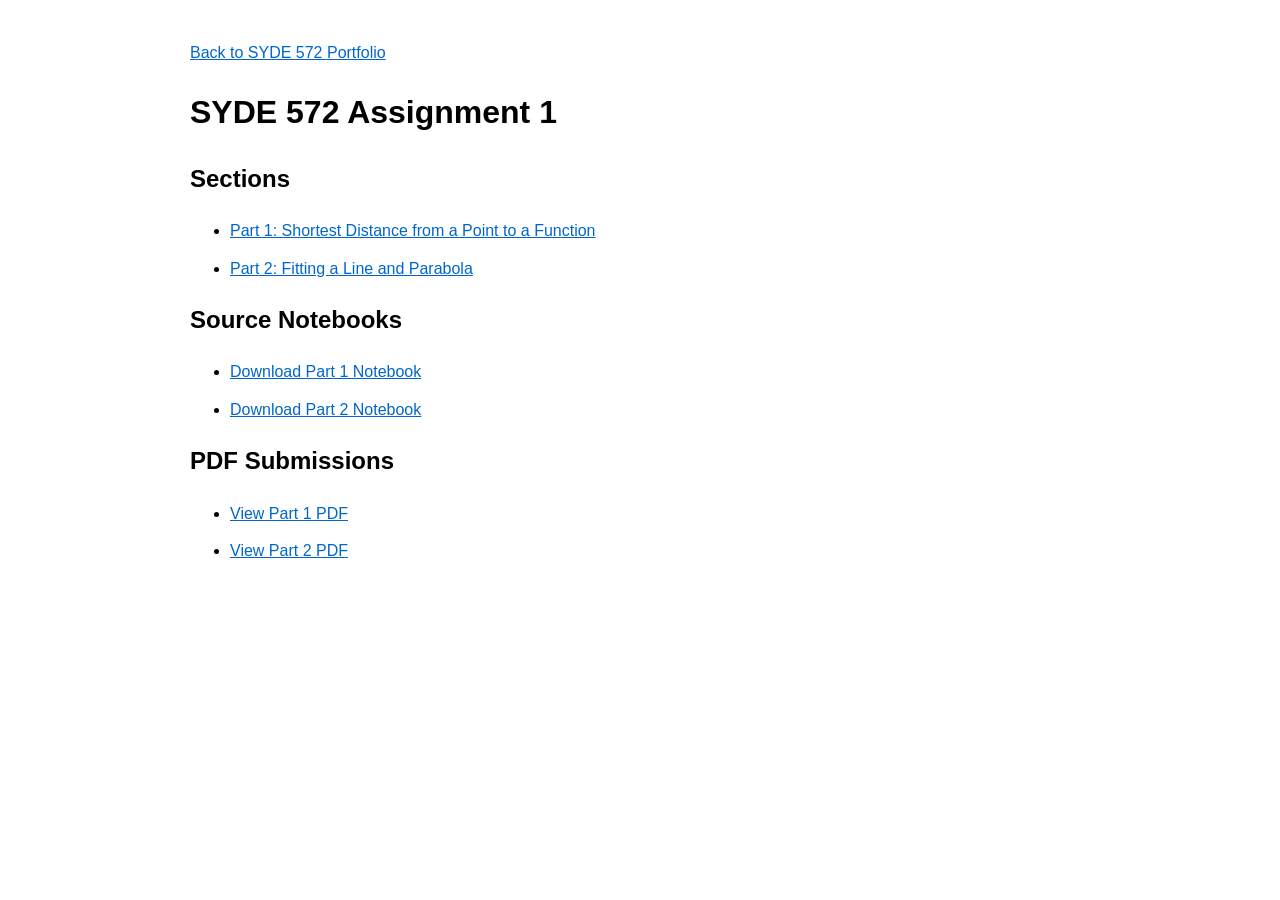
==== A1/index.html @ f60f420f "add pdfs, html files & update links on webpage" ====
<!DOCTYPE html>
<html lang="en">
<head>
    <meta charset="UTF-8">
    <meta
        name="viewport"
        content="width=device-width, initial-scale=1.0"
    >
    <title>SYDE 572 Assignment 1</title>

    <style>
        body {
            font-family: Arial, sans-serif;
            max-width: 900px;
            margin: 40px auto;
            padding: 0 20px;
            line-height: 1.6;
        }

        a {
            color: #0066cc;
        }

        li {
            margin-bottom: 12px;
        }
    </style>
</head>

<body>
    <p>
        <a href="../index.html">Back to SYDE 572 Portfolio</a>
    </p>

    <h1>SYDE 572 Assignment 1</h1>

    <h2>Sections</h2>

    <ul>
        <li>
            <a href="./part1.html">
                Part 1: Shortest Distance from a Point to a Function
            </a>
        </li>

        <li>
            <a href="./part2.html">
                Part 2: Fitting a Line and Parabola
            </a>
        </li>
    </ul>

    <h2>Source Notebooks</h2>

    <ul>
        <li>
            <a href="./part1.ipynb" download>
                Download Part 1 Notebook
            </a>
        </li>

        <li>
            <a href="./part2.ipynb" download>
                Download Part 2 Notebook
            </a>
        </li>
    </ul>

    <h2>PDF Submissions</h2>

    <ul>
    <li>
        <a href="./part1.pdf">
            View Part 1 PDF
        </a>
    </li>

    <li>
        <a href="./part2.pdf">
            View Part 2 PDF
        </a>
    </li>
    </ul>

</body>
</html>
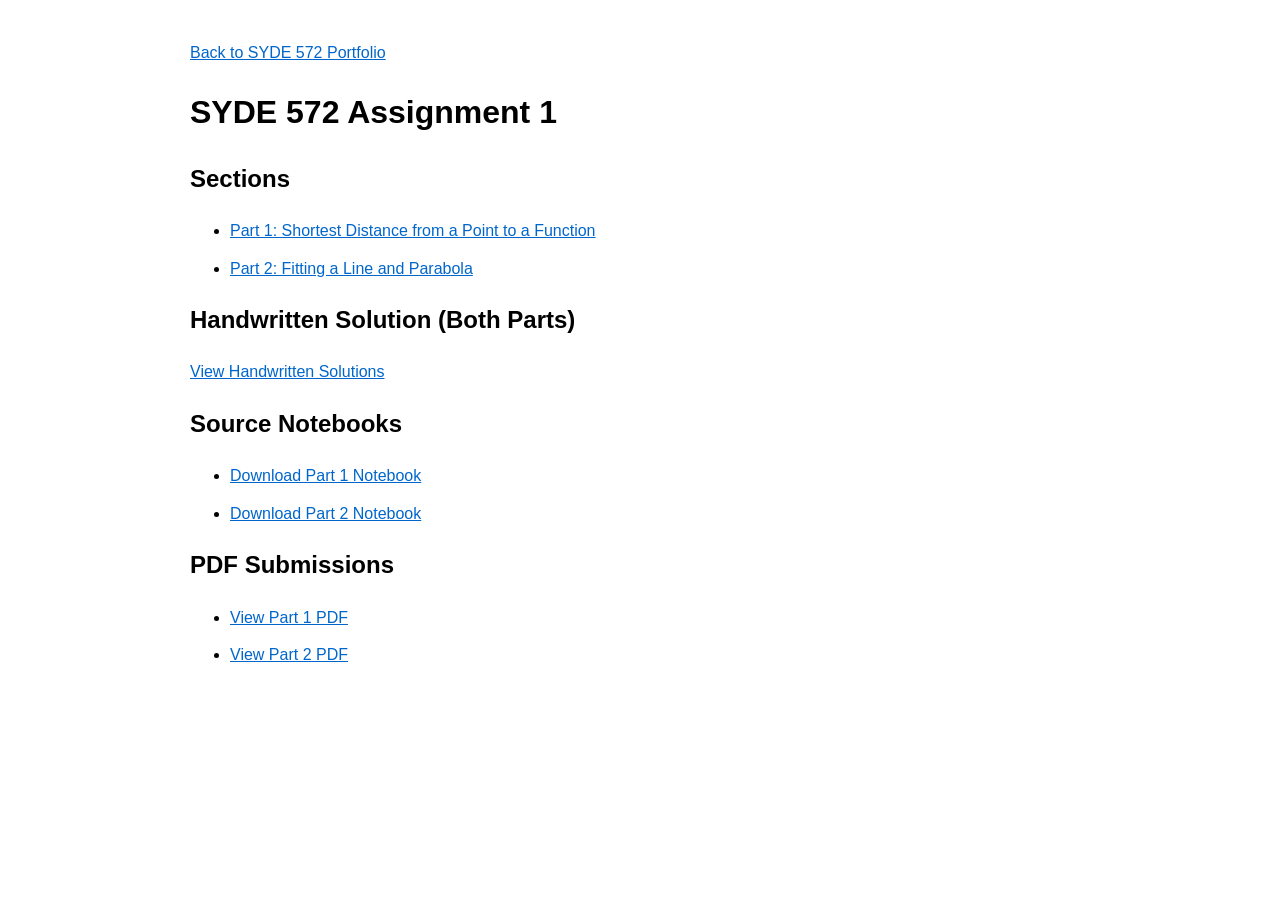
==== commit 67da9400: "upload solved by hand pdf" ====
--- a/A1/index.html
+++ b/A1/index.html
@@ -50,6 +50,14 @@
         </li>
     </ul>
 
+    <h2>Handwritten Solution (Both Parts)</h2>
+
+    <p>
+        <a href="./SYDE572%20assn1-handwritten.pdf">
+            View Handwritten Solutions
+        </a>
+    </p>
+
     <h2>Source Notebooks</h2>
 
     <ul>
@@ -83,4 +91,4 @@
     </ul>
 
 </body>
-</html>+</html>
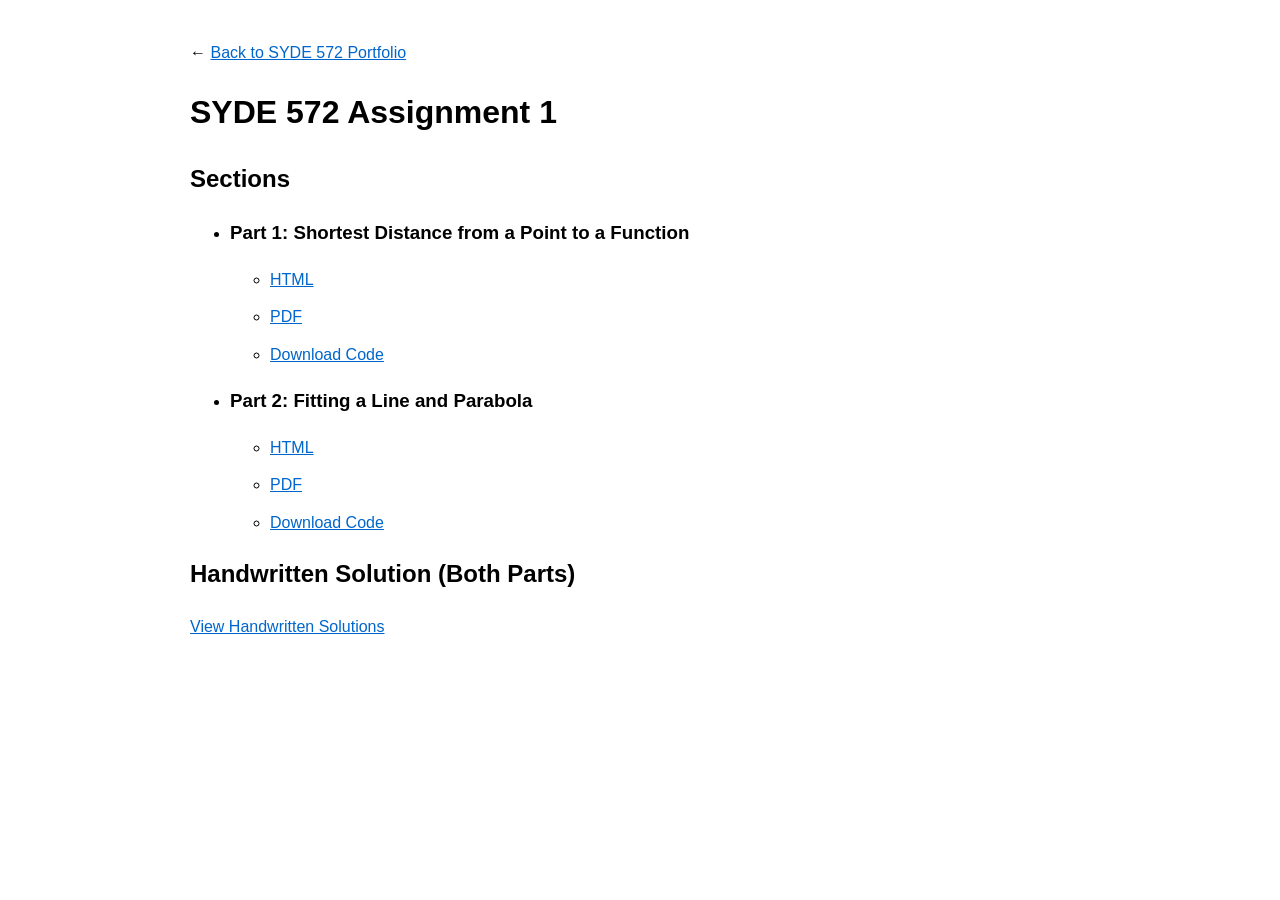
==== commit 79ce9c52: "update website" ====
--- a/A1/index.html
+++ b/A1/index.html
@@ -29,7 +29,7 @@
 
 <body>
     <p>
-        <a href="../index.html">Back to SYDE 572 Portfolio</a>
+        &larr; <a href="../index.html"> Back to SYDE 572 Portfolio</a>
     </p>
 
     <h1>SYDE 572 Assignment 1</h1>
@@ -38,15 +38,21 @@
 
     <ul>
         <li>
-            <a href="./part1.html">
-                Part 1: Shortest Distance from a Point to a Function
-            </a>
+            <h3>Part 1: Shortest Distance from a Point to a Function</h3>
+            <ul>
+                <li><a href="./part1.html">HTML</a></li>
+                <li><a href="./part1.pdf">PDF</a></li>
+                <li><a href="./part1.ipynb" download>Download Code</a></li>
+            </ul>
         </li>
 
         <li>
-            <a href="./part2.html">
-                Part 2: Fitting a Line and Parabola
-            </a>
+            <h3>Part 2: Fitting a Line and Parabola</h3>
+            <ul>
+                <li><a href="./part2.html">HTML</a></li>
+                <li><a href="./part2.pdf">PDF</a></li>
+                <li><a href="./part2.ipynb" download>Download Code</a></li>
+            </ul>
         </li>
     </ul>
 
@@ -57,38 +63,5 @@
             View Handwritten Solutions
         </a>
     </p>
-
-    <h2>Source Notebooks</h2>
-
-    <ul>
-        <li>
-            <a href="./part1.ipynb" download>
-                Download Part 1 Notebook
-            </a>
-        </li>
-
-        <li>
-            <a href="./part2.ipynb" download>
-                Download Part 2 Notebook
-            </a>
-        </li>
-    </ul>
-
-    <h2>PDF Submissions</h2>
-
-    <ul>
-    <li>
-        <a href="./part1.pdf">
-            View Part 1 PDF
-        </a>
-    </li>
-
-    <li>
-        <a href="./part2.pdf">
-            View Part 2 PDF
-        </a>
-    </li>
-    </ul>
-
 </body>
 </html>
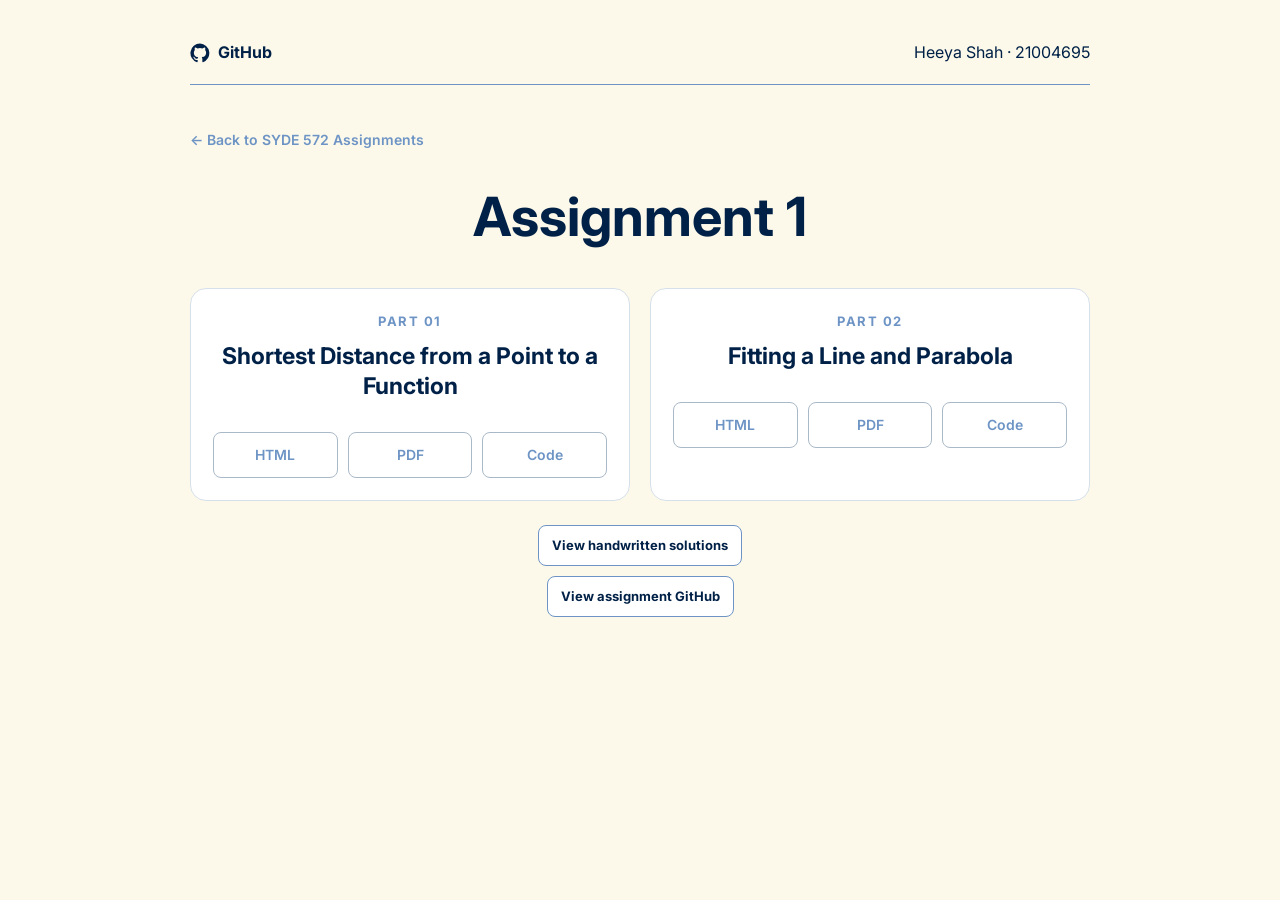
==== commit bf89983c: "update website UI" ====
--- a/A1/index.html
+++ b/A1/index.html
@@ -8,60 +8,228 @@
     >
     <title>SYDE 572 Assignment 1</title>
 
+    <link rel="preconnect" href="https://fonts.googleapis.com">
+    <link rel="preconnect" href="https://fonts.gstatic.com" crossorigin>
+    <link href="https://fonts.googleapis.com/css2?family=Inter:wght@400;500;600;700&display=swap" rel="stylesheet">
+
     <style>
         body {
-            font-family: Arial, sans-serif;
+            font-family: "Inter", sans-serif;
             max-width: 900px;
             margin: 40px auto;
             padding: 0 20px;
             line-height: 1.6;
+            color: #002147;
+            background: #FCF9EA;
+        }
+
+        header {
+            display: flex;
+            align-items: center;
+            justify-content: space-between;
+            padding-bottom: 18px;
+            margin-bottom: 42px;
+            border-bottom: 1px solid #6D94C5;
+        }
+
+        header a {
+            display: inline-flex;
+            align-items: center;
+            gap: 8px;
+            color: #002147;
+            font-weight: 700;
+            text-decoration: none;
+        }
+
+        header a svg {
+            width: 20px;
+            height: 20px;
+            fill: currentColor;
+        }
+
+        header p {
+            margin: 0;
+            color: #002147;
         }
 
         a {
-            color: #0066cc;
-        }
-
-        li {
-            margin-bottom: 12px;
+            color: #6D94C5;
+        }
+
+        .back-link {
+            display: inline-block;
+            margin-bottom: 36px;
+            font-size: 14px;
+            font-weight: 600;
+            text-decoration: none;
+        }
+
+        .page-intro {
+            margin-bottom: 42px;
+            text-align: center;
+        }
+
+        h1 {
+            margin: 0 0 12px;
+            font-size: clamp(36px, 6vw, 54px);
+            line-height: 1.1;
+        }
+
+        .page-intro p {
+            max-width: 620px;
+            margin: 0;
+            color: #53657a;
+        }
+
+        .parts-grid {
+            display: grid;
+            grid-template-columns: repeat(2, 1fr);
+            gap: 20px;
+            margin-bottom: 24px;
+        }
+
+        .part-card {
+            display: flex;
+            flex-direction: column;
+            min-height: 0;
+            padding: 22px;
+            border: 1px solid #d6e0ea;
+            border-radius: 16px;
+            background: #ffffff;
+            text-align: center;
+            transition: border-color 0.2s ease, transform 0.2s ease, box-shadow 0.2s ease;
+        }
+
+        .part-card:hover {
+            border-color: #6D94C5;
+            box-shadow: 0 14px 34px rgba(109, 148, 197, 0.2);
+            transform: translateY(-4px);
+        }
+
+        .part-number {
+            margin: 0 0 10px;
+            color: #6D94C5;
+            font-size: 13px;
+            font-weight: 700;
+            letter-spacing: 0.12em;
+            text-transform: uppercase;
+        }
+
+        .part-card h2 {
+            margin: 0 0 14px;
+            font-size: 23px;
+            line-height: 1.3;
+        }
+
+        .part-card > p:not(.part-number) {
+            margin: 0 0 28px;
+            color: #53657a;
+            font-size: 14px;
+        }
+
+        .resource-links {
+            display: flex;
+            flex-wrap: wrap;
+            gap: 10px;
+            margin-top: 16px;
+        }
+
+        .resource-links a {
+            flex: 1;
+            min-width: 78px;
+            padding: 11px 18px;
+            border: 1px solid #aab9c8;
+            border-radius: 8px;
+            font-size: 14px;
+            font-weight: 600;
+            text-align: center;
+            text-decoration: none;
+            transition: color 0.2s ease, background 0.2s ease;
+        }
+
+        .resource-links a:hover {
+            color: #ffffff;
+            background: #6D94C5;
+        }
+
+        .handwritten-card {
+            display: flex;
+            align-items: center;
+            flex-direction: column;
+            gap: 10px;
+            margin-top: 20px;
+            text-align: center;
+        }
+
+        .handwritten-card a {
+            display: inline-block;
+            padding: 9px 13px;
+            border: 1px solid #6D94C5;
+            border-radius: 8px;
+            color: #002147;
+            background: #ffffff;
+            font-size: 13px;
+            font-weight: 700;
+            text-decoration: none;
+            transition: background 0.2s ease, color 0.2s ease;
+        }
+
+        .handwritten-card a:hover {
+            color: #ffffff;
+            background: #6D94C5;
+        }
+
+        @media (max-width: 680px) {
+            .parts-grid {
+                grid-template-columns: 1fr;
+            }
+
         }
     </style>
 </head>
 
 <body>
-    <p>
-        &larr; <a href="../index.html"> Back to SYDE 572 Portfolio</a>
-    </p>
-
-    <h1>SYDE 572 Assignment 1</h1>
-
-    <h2>Sections</h2>
-
-    <ul>
-        <li>
-            <h3>Part 1: Shortest Distance from a Point to a Function</h3>
-            <ul>
-                <li><a href="./part1.html">HTML</a></li>
-                <li><a href="./part1.pdf">PDF</a></li>
-                <li><a href="./part1.ipynb" download>Download Code</a></li>
-            </ul>
-        </li>
-
-        <li>
-            <h3>Part 2: Fitting a Line and Parabola</h3>
-            <ul>
-                <li><a href="./part2.html">HTML</a></li>
-                <li><a href="./part2.pdf">PDF</a></li>
-                <li><a href="./part2.ipynb" download>Download Code</a></li>
-            </ul>
-        </li>
-    </ul>
-
-    <h2>Handwritten Solution (Both Parts)</h2>
-
-    <p>
-        <a href="./SYDE572%20assn1-handwritten.pdf">
-            View Handwritten Solutions
+    <header>
+        <a href="https://github.com/heeyashah/syde572">
+            <svg viewBox="0 0 24 24" aria-hidden="true"><path d="M12 .7a11.5 11.5 0 0 0-3.64 22.4c.58.1.79-.25.79-.56v-2.23c-3.23.7-3.91-1.37-3.91-1.37-.53-1.34-1.29-1.7-1.29-1.7-1.05-.72.08-.71.08-.71 1.17.08 1.78 1.2 1.78 1.2 1.04 1.78 2.72 1.27 3.38.97.1-.75.4-1.27.74-1.56-2.58-.3-5.29-1.29-5.29-5.69 0-1.26.45-2.28 1.2-3.09-.12-.3-.52-1.47.11-3.05 0 0 .98-.31 3.16 1.18a10.9 10.9 0 0 1 5.75 0c2.19-1.49 3.16-1.18 3.16-1.18.63 1.58.23 2.75.11 3.05.75.81 1.2 1.83 1.2 3.09 0 4.41-2.72 5.39-5.3 5.68.42.36.79 1.06.79 2.14v3.17c0 .31.21.67.8.56A11.5 11.5 0 0 0 12 .7Z"/></svg>
+            GitHub
         </a>
-    </p>
+        <p>Heeya Shah · 21004695</p>
+    </header>
+
+    <a class="back-link" href="../index.html">← Back to SYDE 572 Assignments</a>
+
+    <section class="page-intro">
+        <h1>Assignment 1</h1>
+    </section>
+
+    <main>
+        <div class="parts-grid">
+            <article class="part-card">
+                <p class="part-number">Part 01</p>
+                <h2>Shortest Distance from a Point to a Function</h2>
+                <div class="resource-links">
+                    <a href="./part1.html">HTML</a>
+                    <a href="./part1.pdf">PDF</a>
+                    <a href="./part1.ipynb" download>Code</a>
+                </div>
+            </article>
+
+            <article class="part-card">
+                <p class="part-number">Part 02</p>
+                <h2>Fitting a Line and Parabola</h2>
+                <div class="resource-links">
+                    <a href="./part2.html">HTML</a>
+                    <a href="./part2.pdf">PDF</a>
+                    <a href="./part2.ipynb" download>Code</a>
+                </div>
+            </article>
+        </div>
+
+        <aside class="handwritten-card">
+            <a href="./SYDE572%20assn1-handwritten.pdf">View handwritten solutions</a>
+            <a href="https://github.com/heeyashah/syde572/tree/main/A1">View assignment GitHub</a>
+        </aside>
+    </main>
 </body>
 </html>
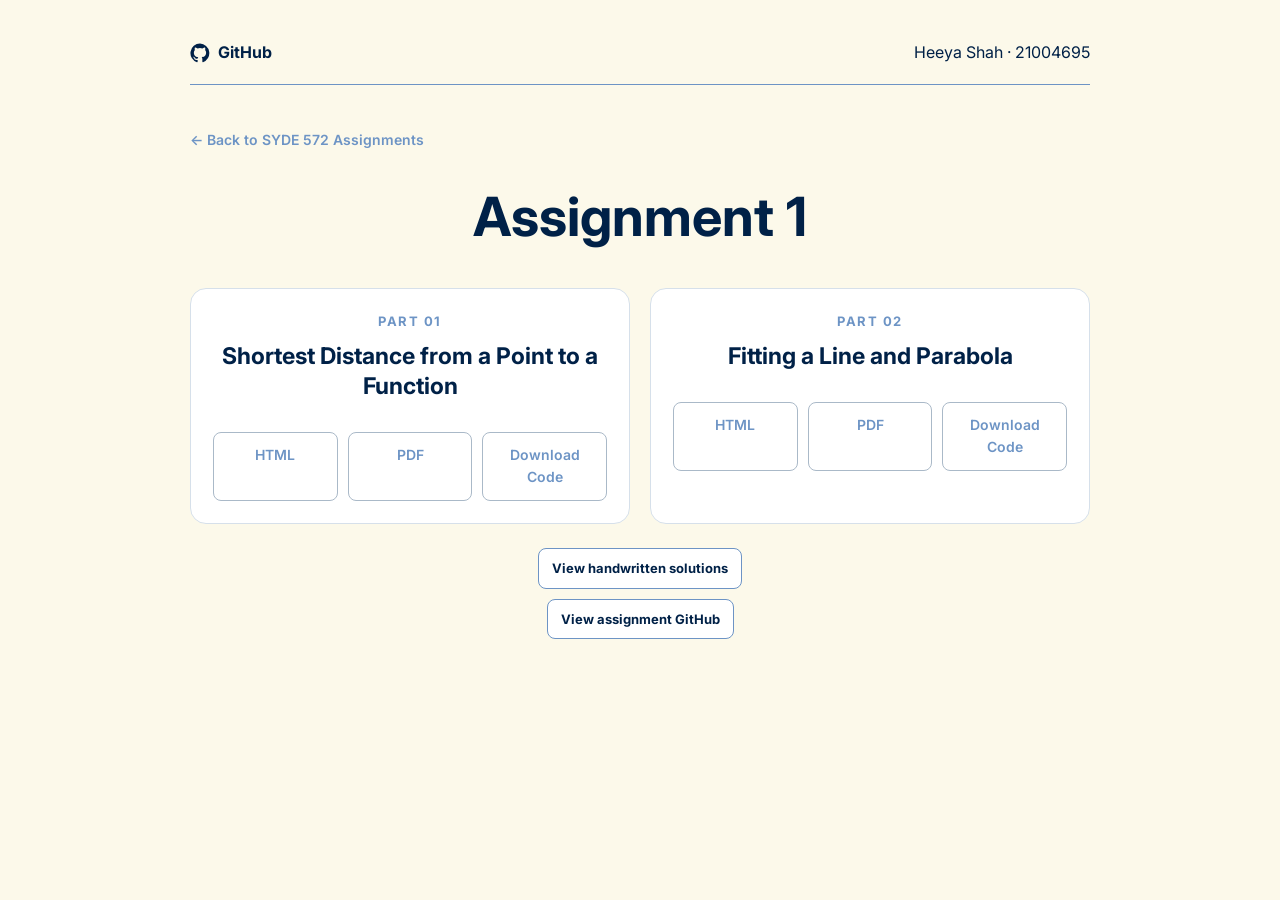
==== commit 48547c50: "rename button" ====
--- a/A1/index.html
+++ b/A1/index.html
@@ -211,7 +211,7 @@
                 <div class="resource-links">
                     <a href="./part1.html">HTML</a>
                     <a href="./part1.pdf">PDF</a>
-                    <a href="./part1.ipynb" download>Code</a>
+                    <a href="./part1.ipynb" download>Download Code</a>
                 </div>
             </article>
 
@@ -221,7 +221,7 @@
                 <div class="resource-links">
                     <a href="./part2.html">HTML</a>
                     <a href="./part2.pdf">PDF</a>
-                    <a href="./part2.ipynb" download>Code</a>
+                    <a href="./part2.ipynb" download>Download Code</a>
                 </div>
             </article>
         </div>
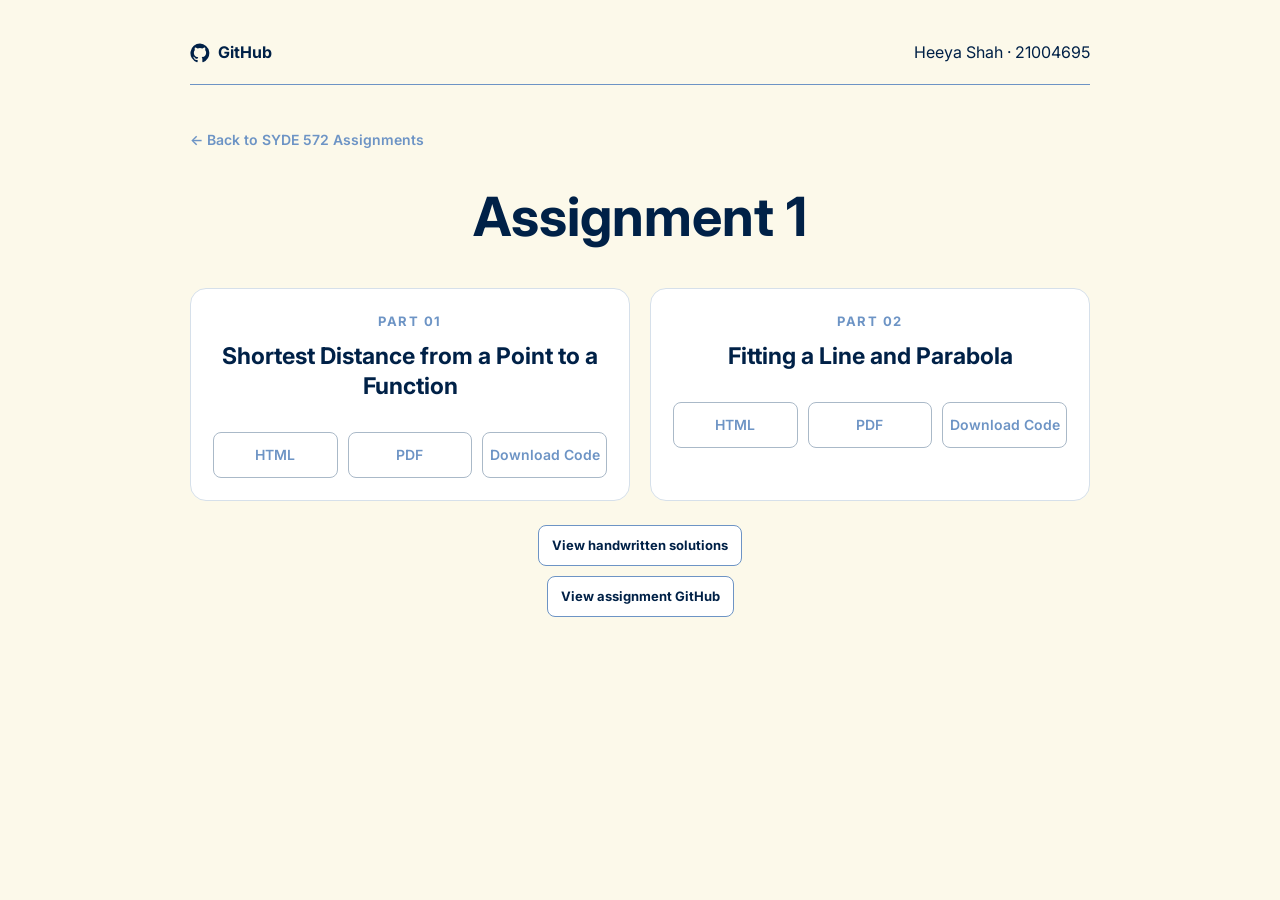
==== commit 8479bcf3: "resize buttons" ====
--- a/A1/index.html
+++ b/A1/index.html
@@ -128,22 +128,21 @@
         }
 
         .resource-links {
-            display: flex;
-            flex-wrap: wrap;
+            display: grid;
+            grid-template-columns: repeat(3, minmax(0, 1fr));
             gap: 10px;
             margin-top: 16px;
         }
 
         .resource-links a {
-            flex: 1;
-            min-width: 78px;
-            padding: 11px 18px;
+            padding: 11px 6px;
             border: 1px solid #aab9c8;
             border-radius: 8px;
             font-size: 14px;
             font-weight: 600;
             text-align: center;
             text-decoration: none;
+            white-space: nowrap;
             transition: color 0.2s ease, background 0.2s ease;
         }
 
